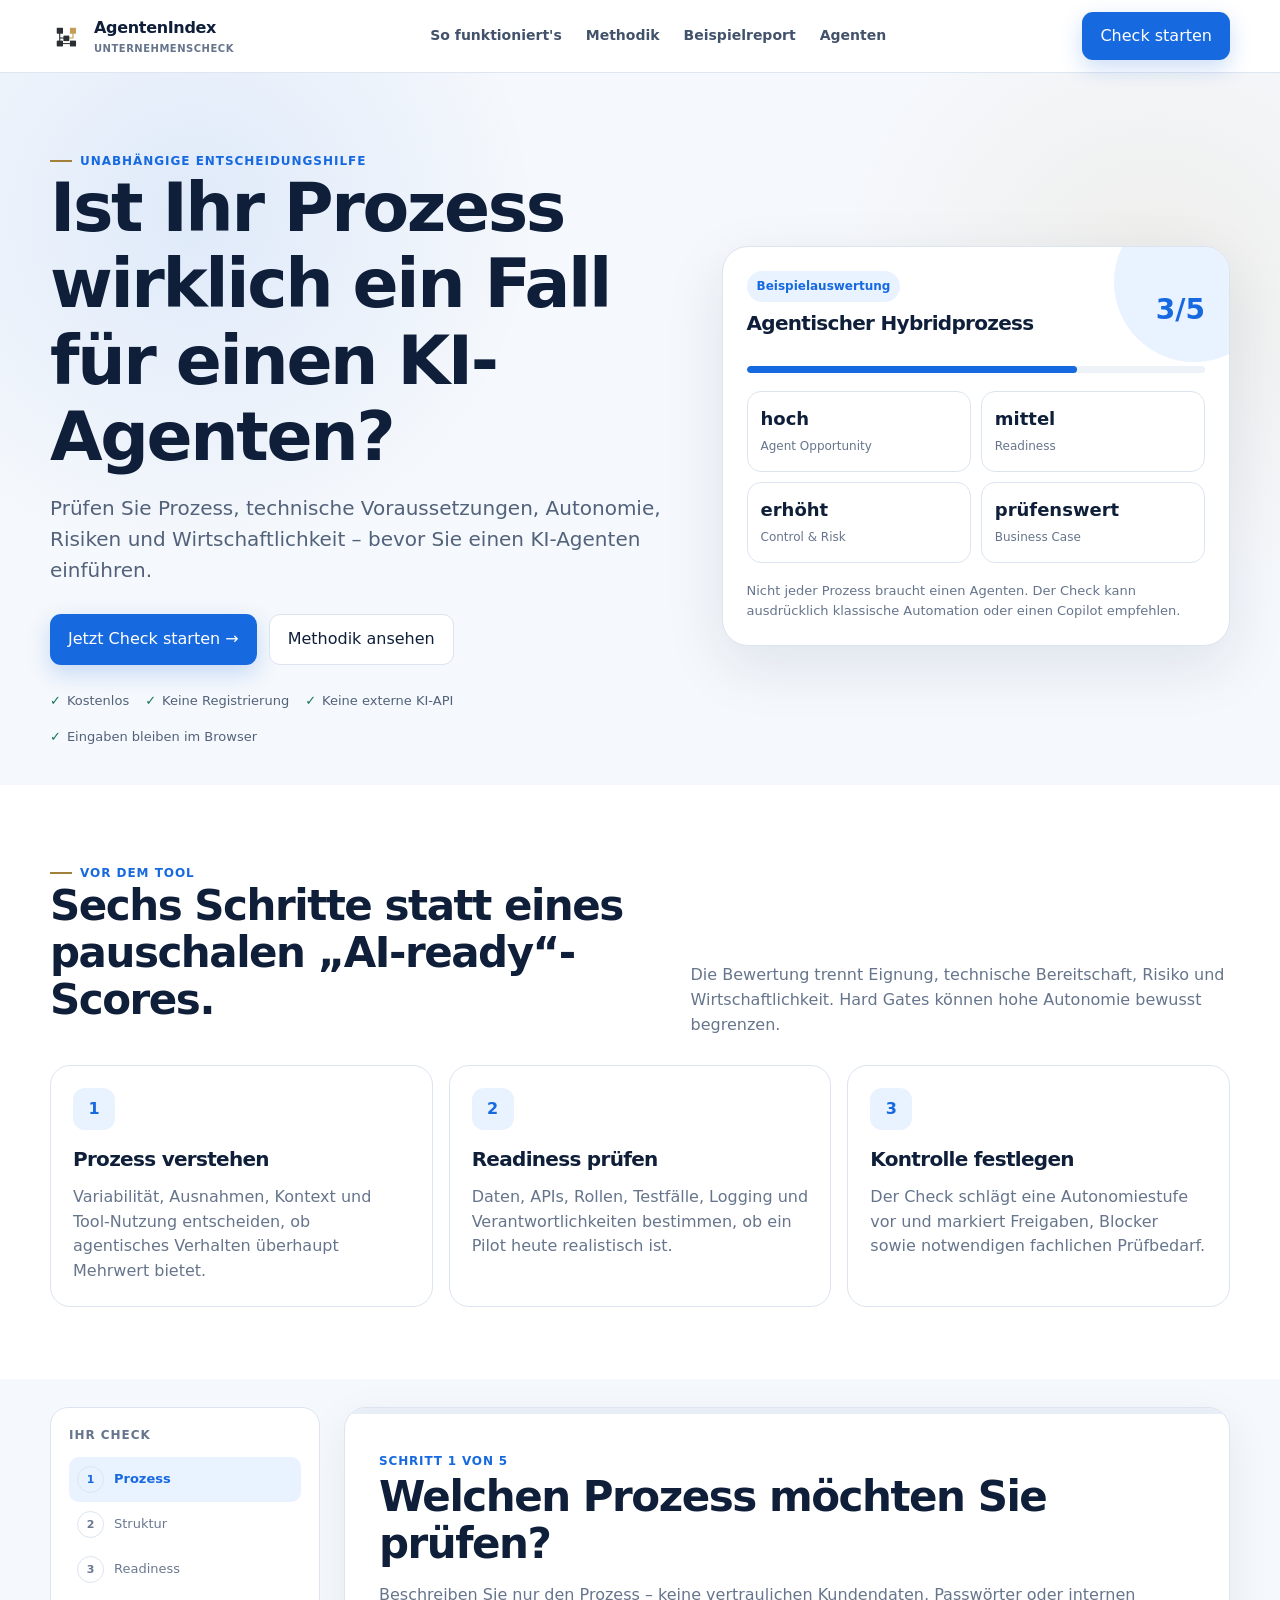
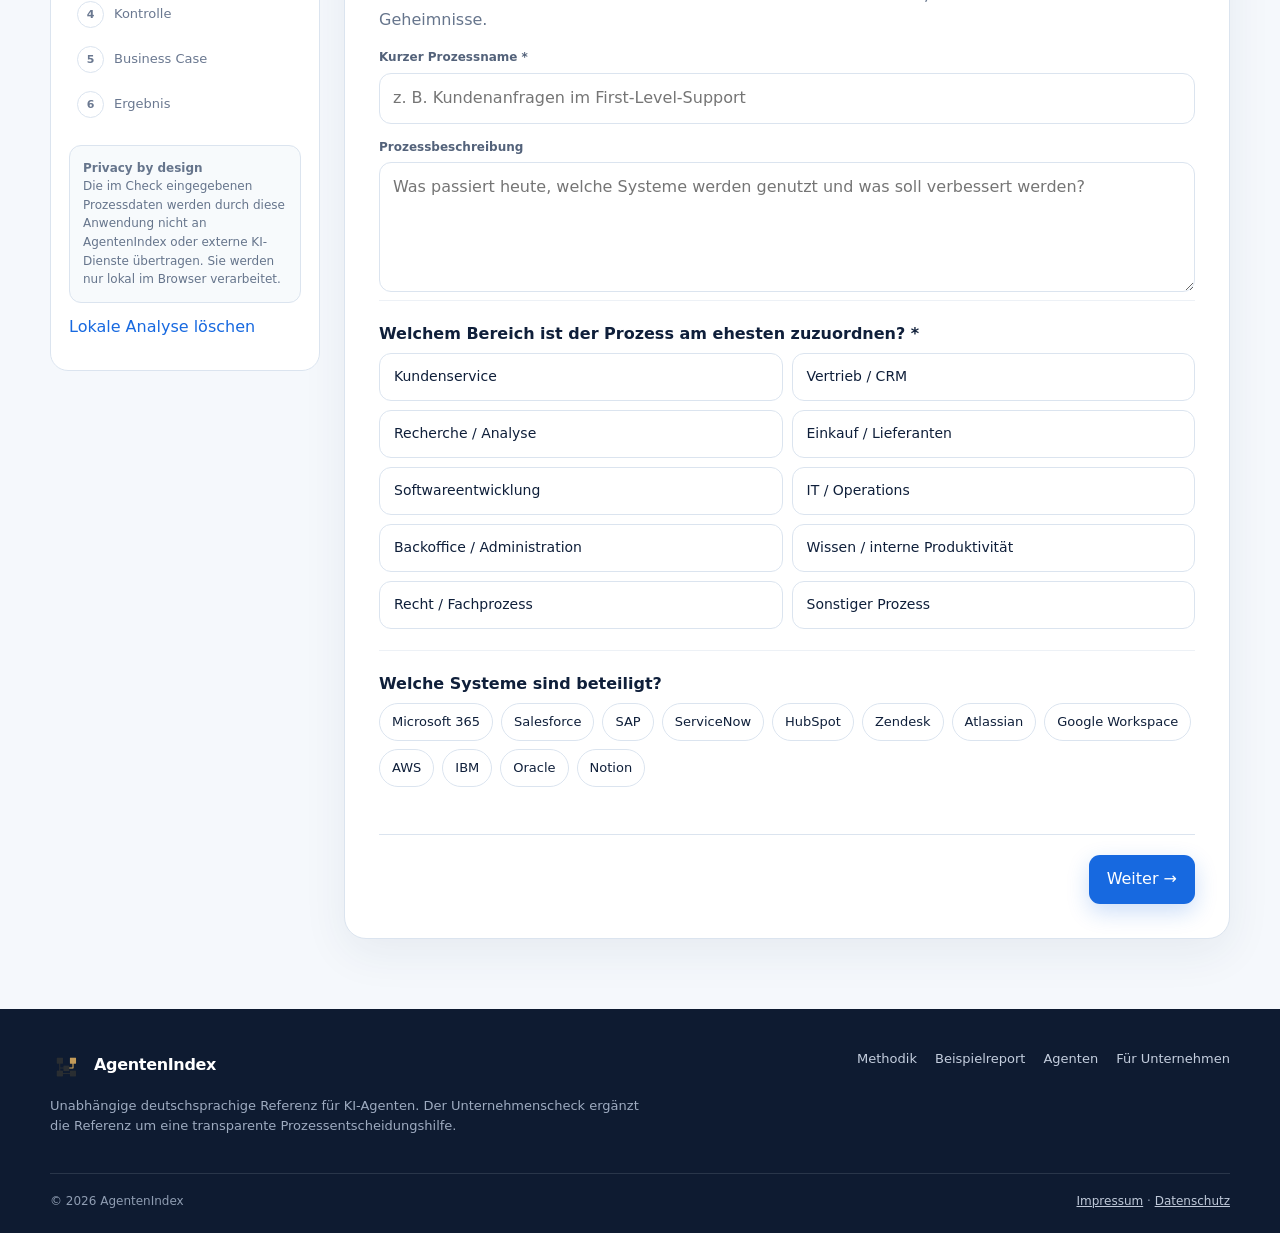
==== index.html @ 099986f5 "Add files via upload" ====
<!doctype html><html lang="de"><head><meta charset="utf-8"><meta name="viewport" content="width=device-width,initial-scale=1">
<title>AgentenIndex Unternehmenscheck – Ist Ihr Prozess ein Fall für einen KI-Agenten?</title>
<meta name="description" content="Kostenloser AgentenIndex Unternehmenscheck: Prozess prüfen und einordnen, ob Automation, Copilot, Hybrid-Workflow oder KI-Agent sinnvoll ist – inklusive Readiness, Risiko, ROI-Szenario und Pilotplan.">
<link rel="canonical" href="https://check.agentenindex.de/"><meta name="robots" content="index,follow,max-image-preview:large">
<link rel="icon" href="assets/agentenindex-symbol.png" type="image/png"><link rel="stylesheet" href="assets/styles.css">
<meta property="og:type" content="website"><meta property="og:locale" content="de_DE"><meta property="og:title" content="AgentenIndex Unternehmenscheck"><meta property="og:description" content="Ist Ihr Prozess wirklich ein Fall für einen KI-Agenten? Kostenlos und ohne Registrierung prüfen."><meta property="og:url" content="https://check.agentenindex.de/"><meta property="og:image" content="https://check.agentenindex.de/assets/agentenindex-og-1200x630.jpg"><meta name="twitter:card" content="summary_large_image">
<script type="application/ld+json">{"@context":"https://schema.org","@type":"WebApplication","name":"AgentenIndex Unternehmenscheck","url":"https://check.agentenindex.de/","applicationCategory":"BusinessApplication","operatingSystem":"Web","isAccessibleForFree":true,"inLanguage":"de-DE","description":"Herstellerunabhängige Entscheidungshilfe für Unternehmen zur Einordnung, ob ein Prozess besser durch klassische Automatisierung, Copilot, Hybrid-Workflow oder KI-Agent unterstützt werden sollte."}</script></head><body>
<a class="skip" href="#appStart">Zum Check springen</a>
<header class="site-header"><div class="container header"><a class="brand" href="https://agentenindex.de"><img src="assets/agentenindex-symbol.png" alt=""><span>AgentenIndex<small>Unternehmenscheck</small></span></a><nav class="nav"><a href="#so-funktionierts">So funktioniert's</a><a href="methodik/">Methodik</a><a href="beispiel/">Beispielreport</a><a href="https://agentenindex.de/agenten/">Agenten</a></nav><a class="header-cta" href="#appStart">Check starten</a></div></header>
<main>
<section class="hero"><div class="container hero-grid"><div><span class="eyebrow">Unabhängige Entscheidungshilfe</span><h1>Ist Ihr Prozess wirklich ein Fall für einen KI-Agenten?</h1><p class="lead">Prüfen Sie Prozess, technische Voraussetzungen, Autonomie, Risiken und Wirtschaftlichkeit – bevor Sie einen KI-Agenten einführen.</p><div class="hero-actions"><button class="btn btn-primary" id="startCheck">Jetzt Check starten →</button><a class="btn btn-secondary" href="methodik/">Methodik ansehen</a></div><div class="trustbar"><span>Kostenlos</span><span>Keine Registrierung</span><span>Keine externe KI-API</span><span>Eingaben bleiben im Browser</span></div></div>
<div class="demo-card"><div class="demo-top"><div><span class="pill">Beispielauswertung</span><h3 style="margin-top:10px">Agentischer Hybridprozess</h3></div><strong style="font-size:28px;color:#1769e0">3/5</strong></div><div class="mini-progress"><i></i></div><div class="mini-grid"><div class="mini-metric"><b>hoch</b><span>Agent Opportunity</span></div><div class="mini-metric"><b>mittel</b><span>Readiness</span></div><div class="mini-metric"><b>erhöht</b><span>Control & Risk</span></div><div class="mini-metric"><b>prüfenswert</b><span>Business Case</span></div></div><p style="font-size:13px;color:#66758c;margin-bottom:0;margin-top:18px">Nicht jeder Prozess braucht einen Agenten. Der Check kann ausdrücklich klassische Automation oder einen Copilot empfehlen.</p></div></div></section>

<section class="section alt" id="so-funktionierts"><div class="container"><div class="section-head"><div><span class="eyebrow">Vor dem Tool</span><h2>Sechs Schritte statt eines pauschalen „AI-ready“-Scores.</h2></div><p>Die Bewertung trennt Eignung, technische Bereitschaft, Risiko und Wirtschaftlichkeit. Hard Gates können hohe Autonomie bewusst begrenzen.</p></div><div class="grid3"><div class="card"><div class="iconbox">1</div><h3>Prozess verstehen</h3><p>Variabilität, Ausnahmen, Kontext und Tool-Nutzung entscheiden, ob agentisches Verhalten überhaupt Mehrwert bietet.</p></div><div class="card"><div class="iconbox">2</div><h3>Readiness prüfen</h3><p>Daten, APIs, Rollen, Testfälle, Logging und Verantwortlichkeiten bestimmen, ob ein Pilot heute realistisch ist.</p></div><div class="card"><div class="iconbox">3</div><h3>Kontrolle festlegen</h3><p>Der Check schlägt eine Autonomiestufe vor und markiert Freigaben, Blocker sowie notwendigen fachlichen Prüfbedarf.</p></div></div></div></section>

<section id="appStart" class="container app-shell"><aside class="sidebar"><p class="side-title">Ihr Check</p><ol class="step-list"><li class="active"><i>1</i><span>Prozess</span></li><li><i>2</i><span>Struktur</span></li><li><i>3</i><span>Readiness</span></li><li><i>4</i><span>Kontrolle</span></li><li><i>5</i><span>Business Case</span></li><li><i>6</i><span>Ergebnis</span></li></ol><div class="privacy-note"><strong>Privacy by design</strong><br>Die im Check eingegebenen Prozessdaten werden durch diese Anwendung nicht an AgentenIndex oder externe KI-Dienste übertragen. Sie werden nur lokal im Browser verarbeitet.</div><button class="btn btn-ghost" id="resetCheck" type="button">Lokale Analyse löschen</button></aside>
<div class="app-card"><div class="app-progress"><i id="progressBar"></i></div><div class="app-inner">
<form id="assessmentForm" novalidate>
<section class="step-pane active" data-step="0"><span class="step-kicker">Schritt 1 von 5</span><h2>Welchen Prozess möchten Sie prüfen?</h2><p>Beschreiben Sie nur den Prozess – keine vertraulichen Kundendaten, Passwörter oder internen Geheimnisse.</p><div class="validation">Bitte füllen Sie die markierten Pflichtangaben aus.</div>
<div class="field"><label for="process_name">Kurzer Prozessname *</label><input id="process_name" name="process_name" data-required="true" placeholder="z. B. Kundenanfragen im First-Level-Support"></div>
<div class="field" style="margin-top:14px"><label for="process_description">Prozessbeschreibung</label><textarea id="process_description" name="process_description" placeholder="Was passiert heute, welche Systeme werden genutzt und was soll verbessert werden?"></textarea></div>
<div class="question"><div class="q-title">Welchem Bereich ist der Prozess am ehesten zuzuordnen? *</div><div class="options">
<div class="option"><input data-required="true" type="radio" name="process_type" id="pt1" value="customer_service"><label for="pt1">Kundenservice</label></div><div class="option"><input type="radio" name="process_type" id="pt2" value="sales"><label for="pt2">Vertrieb / CRM</label></div><div class="option"><input type="radio" name="process_type" id="pt3" value="research"><label for="pt3">Recherche / Analyse</label></div><div class="option"><input type="radio" name="process_type" id="pt4" value="procurement"><label for="pt4">Einkauf / Lieferanten</label></div><div class="option"><input type="radio" name="process_type" id="pt5" value="coding"><label for="pt5">Softwareentwicklung</label></div><div class="option"><input type="radio" name="process_type" id="pt6" value="it"><label for="pt6">IT / Operations</label></div><div class="option"><input type="radio" name="process_type" id="pt7" value="backoffice"><label for="pt7">Backoffice / Administration</label></div><div class="option"><input type="radio" name="process_type" id="pt8" value="knowledge"><label for="pt8">Wissen / interne Produktivität</label></div><div class="option"><input type="radio" name="process_type" id="pt9" value="legal"><label for="pt9">Recht / Fachprozess</label></div><div class="option"><input type="radio" name="process_type" id="pt10" value="other"><label for="pt10">Sonstiger Prozess</label></div></div></div>
<div class="question"><div class="q-title">Welche Systeme sind beteiligt?</div><div class="chips"><div class="chipcheck"><input type="checkbox" name="systems" id="sys1" value="microsoft"><label for="sys1">Microsoft 365</label></div><div class="chipcheck"><input type="checkbox" name="systems" id="sys2" value="salesforce"><label for="sys2">Salesforce</label></div><div class="chipcheck"><input type="checkbox" name="systems" id="sys3" value="sap"><label for="sys3">SAP</label></div><div class="chipcheck"><input type="checkbox" name="systems" id="sys4" value="servicenow"><label for="sys4">ServiceNow</label></div><div class="chipcheck"><input type="checkbox" name="systems" id="sys5" value="hubspot"><label for="sys5">HubSpot</label></div><div class="chipcheck"><input type="checkbox" name="systems" id="sys6" value="zendesk"><label for="sys6">Zendesk</label></div><div class="chipcheck"><input type="checkbox" name="systems" id="sys7" value="atlassian"><label for="sys7">Atlassian</label></div><div class="chipcheck"><input type="checkbox" name="systems" id="sys8" value="google"><label for="sys8">Google Workspace</label></div><div class="chipcheck"><input type="checkbox" name="systems" id="sys9" value="aws"><label for="sys9">AWS</label></div><div class="chipcheck"><input type="checkbox" name="systems" id="sys10" value="ibm"><label for="sys10">IBM</label></div><div class="chipcheck"><input type="checkbox" name="systems" id="sys11" value="oracle"><label for="sys11">Oracle</label></div><div class="chipcheck"><input type="checkbox" name="systems" id="sys12" value="notion"><label for="sys12">Notion</label></div></div></div>
<div class="step-actions"><span></span><button class="btn btn-primary next-step" type="button">Weiter →</button></div></section>

<section class="step-pane" data-step="1"><span class="step-kicker">Schritt 2 von 5</span><h2>Wie agentisch ist die Aufgabe?</h2><p>Hier geht es nicht um Technik, sondern um den Charakter des Prozesses.</p><div class="validation">Bitte beantworten Sie alle Fragen dieses Schritts.</div>
<div class="question"><div class="q-title">Wie stark unterscheiden sich die einzelnen Fälle? *</div><div class="options"><div class="option"><input data-required="true" type="radio" name="variability" id="v1" value="low"><label for="v1">Kaum – Fälle sind sehr ähnlich</label></div><div class="option"><input type="radio" name="variability" id="v2" value="medium"><label for="v2">Teilweise unterschiedlich</label></div><div class="option"><input type="radio" name="variability" id="v3" value="high"><label for="v3">Stark unterschiedlich</label></div></div></div><div class="question"><div class="q-title">Wie vorhersehbar sind die Arbeitsschritte? *</div><div class="options"><div class="option"><input data-required="true" type="radio" name="predictability" id="p1" value="high"><label for="p1">Sehr vorhersehbar / feste Regeln</label></div><div class="option"><input type="radio" name="predictability" id="p2" value="medium"><label for="p2">Teilweise vorhersehbar</label></div><div class="option"><input type="radio" name="predictability" id="p3" value="low"><label for="p3">Ablauf variiert häufig</label></div></div></div><div class="question"><div class="q-title">Wie häufig treten Ausnahmen auf? *</div><div class="options"><div class="option"><input data-required="true" type="radio" name="exceptions" id="e1" value="low"><label for="e1">Selten</label></div><div class="option"><input type="radio" name="exceptions" id="e2" value="medium"><label for="e2">Regelmäßig</label></div><div class="option"><input type="radio" name="exceptions" id="e3" value="high"><label for="e3">Sehr häufig</label></div></div></div><div class="question"><div class="q-title">Wie viel Kontext muss interpretiert werden? *</div><div class="options"><div class="option"><input data-required="true" type="radio" name="context" id="c1" value="low"><label for="c1">Kaum – klare Regeln</label></div><div class="option"><input type="radio" name="context" id="c2" value="medium"><label for="c2">Teilweise</label></div><div class="option"><input type="radio" name="context" id="c3" value="high"><label for="c3">Viel – Einzelfall entscheidet</label></div></div></div><div class="question"><div class="q-title">Muss nach neuen Informationen recherchiert werden? *</div><div class="options"><div class="option"><input data-required="true" type="radio" name="research" id="r1" value="low"><label for="r1">Nein / kaum</label></div><div class="option"><input type="radio" name="research" id="r2" value="medium"><label for="r2">Manchmal</label></div><div class="option"><input type="radio" name="research" id="r3" value="high"><label for="r3">Regelmäßig</label></div></div></div><div class="question"><div class="q-title">Wie viele Systeme oder Tools müssen koordiniert werden? *</div><div class="options"><div class="option"><input data-required="true" type="radio" name="systems_count" id="sc1" value="one"><label for="sc1">1</label></div><div class="option"><input type="radio" name="systems_count" id="sc2" value="two"><label for="sc2">2</label></div><div class="option"><input type="radio" name="systems_count" id="sc3" value="three"><label for="sc3">3–5</label></div><div class="option"><input type="radio" name="systems_count" id="sc4" value="many"><label for="sc4">Mehr als 5</label></div></div></div><div class="question"><div class="q-title">Muss der Ablauf situationsabhängig geplant werden? *</div><div class="options"><div class="option"><input data-required="true" type="radio" name="planning" id="pl1" value="low"><label for="pl1">Nein</label></div><div class="option"><input type="radio" name="planning" id="pl2" value="medium"><label for="pl2">Teilweise</label></div><div class="option"><input type="radio" name="planning" id="pl3" value="high"><label for="pl3">Häufig</label></div></div></div><div class="question"><div class="q-title">Wie stark spielen unstrukturierte Inhalte eine Rolle? *</div><div class="options"><div class="option"><input data-required="true" type="radio" name="unstructured" id="u1" value="low"><label for="u1">Kaum</label></div><div class="option"><input type="radio" name="unstructured" id="u2" value="medium"><label for="u2">Teilweise</label></div><div class="option"><input type="radio" name="unstructured" id="u3" value="high"><label for="u3">Stark – Texte, Dokumente, E-Mails etc.</label></div></div></div><div class="question"><div class="q-title">Wie mehrstufig ist die Aufgabe? *</div><div class="options"><div class="option"><input data-required="true" type="radio" name="multistep" id="m1" value="low"><label for="m1">Ein bis zwei klare Schritte</label></div><div class="option"><input type="radio" name="multistep" id="m2" value="medium"><label for="m2">Mehrere Schritte</label></div><div class="option"><input type="radio" name="multistep" id="m3" value="high"><label for="m3">Viele abhängige Schritte</label></div></div></div><div class="question"><div class="q-title">Gibt es mehrere fachlich klar getrennte Rollen im Prozess?</div><div class="options"><div class="option"><input type="radio" name="independent_roles" id="ir1" value="one"><label for="ir1">Nein / eine Hauptrolle</label></div><div class="option"><input type="radio" name="independent_roles" id="ir2" value="some"><label for="ir2">Teilweise getrennte Rollen</label></div><div class="option"><input type="radio" name="independent_roles" id="ir3" value="many"><label for="ir3">Mehrere unabhängige Fachrollen</label></div></div></div>
<div class="step-actions"><button class="btn btn-secondary prev-step" type="button">← Zurück</button><button class="btn btn-primary next-step" type="button">Weiter →</button></div></section>

<section class="step-pane" data-step="2"><span class="step-kicker">Schritt 3 von 5</span><h2>Ist Ihr Prozess technisch bereit?</h2><p>Eine hohe Agent-Eignung bedeutet nicht automatisch, dass ein Produktionspilot heute sinnvoll ist.</p><div class="validation">Bitte beantworten Sie alle Pflichtfragen dieses Schritts.</div>
<div class="question"><div class="q-title">Sind die benötigten Daten digital verfügbar? *</div><div class="options"><div class="option"><input data-required="true" type="radio" name="digital_data" id="dd1" value="low"><label for="dd1">Kaum</label></div><div class="option"><input type="radio" name="digital_data" id="dd2" value="medium"><label for="dd2">Teilweise</label></div><div class="option"><input type="radio" name="digital_data" id="dd3" value="high"><label for="dd3">Weitgehend vollständig</label></div></div></div>
<div class="question"><div class="q-title">Wie gut ist die Datenqualität? *</div><div class="options"><div class="option"><input data-required="true" type="radio" name="data_quality" id="dq1" value="low"><label for="dq1">Uneinheitlich / lückenhaft</label></div><div class="option"><input type="radio" name="data_quality" id="dq2" value="medium"><label for="dq2">Brauchbar mit Lücken</label></div><div class="option"><input type="radio" name="data_quality" id="dq3" value="high"><label for="dq3">Gut strukturiert / verlässlich</label></div></div></div>
<div class="question"><div class="q-title">Gibt es APIs oder kontrollierte Tool-Zugriffe? *</div><div class="options"><div class="option"><input data-required="true" type="radio" name="api_access" id="aa1" value="low"><label for="aa1">Nein / unbekannt</label></div><div class="option"><input type="radio" name="api_access" id="aa2" value="medium"><label for="aa2">Teilweise</label></div><div class="option"><input type="radio" name="api_access" id="aa3" value="high"><label for="aa3">Ja, gut verfügbar</label></div></div></div>
<div class="question"><div class="q-title">Sind Rollen und Berechtigungen dokumentiert? *</div><div class="options"><div class="option"><input data-required="true" type="radio" name="roles_permissions" id="rp1" value="low"><label for="rp1">Nein</label></div><div class="option"><input type="radio" name="roles_permissions" id="rp2" value="medium"><label for="rp2">Teilweise</label></div><div class="option"><input type="radio" name="roles_permissions" id="rp3" value="high"><label for="rp3">Ja</label></div></div></div>
<div class="question"><div class="q-title">Gibt es einen eindeutigen Prozessowner? *</div><div class="options"><div class="option"><input data-required="true" type="radio" name="process_owner" id="po1" value="yes"><label for="po1">Ja</label></div><div class="option"><input type="radio" name="process_owner" id="po2" value="no"><label for="po2">Nein</label></div></div></div>
<div class="question"><div class="q-title">Gibt es eine Testumgebung / Sandbox? *</div><div class="options"><div class="option"><input data-required="true" type="radio" name="sandbox" id="sb1" value="yes"><label for="sb1">Ja</label></div><div class="option"><input type="radio" name="sandbox" id="sb2" value="partial"><label for="sb2">Teilweise</label></div><div class="option"><input type="radio" name="sandbox" id="sb3" value="no"><label for="sb3">Nein</label></div></div></div>
<div class="question"><div class="q-title">Gibt es historische oder synthetische Testfälle? *</div><div class="options"><div class="option"><input data-required="true" type="radio" name="test_cases" id="tc1" value="yes"><label for="tc1">Ja</label></div><div class="option"><input type="radio" name="test_cases" id="tc2" value="partial"><label for="tc2">Einige</label></div><div class="option"><input type="radio" name="test_cases" id="tc3" value="no"><label for="tc3">Nein</label></div></div></div>
<div class="question"><div class="q-title">Können Aktionen und Ergebnisse protokolliert werden? *</div><div class="options"><div class="option"><input data-required="true" type="radio" name="logging" id="lg1" value="yes"><label for="lg1">Ja</label></div><div class="option"><input type="radio" name="logging" id="lg2" value="partial"><label for="lg2">Teilweise</label></div><div class="option"><input type="radio" name="logging" id="lg3" value="no"><label for="lg3">Nein</label></div></div></div>
<div class="question"><div class="q-title">Gibt es einen klaren Eskalationsweg zum Menschen? *</div><div class="options"><div class="option"><input data-required="true" type="radio" name="escalation" id="es1" value="yes"><label for="es1">Ja</label></div><div class="option"><input type="radio" name="escalation" id="es2" value="no"><label for="es2">Nein</label></div></div></div>
<div class="step-actions"><button class="btn btn-secondary prev-step" type="button">← Zurück</button><button class="btn btn-primary next-step" type="button">Weiter →</button></div></section>

<section class="step-pane" data-step="3"><span class="step-kicker">Schritt 4 von 5</span><h2>Welche Kontrolle braucht der Prozess?</h2><p>Je größer mögliche Auswirkungen, desto wichtiger sind begrenzte Rechte, Freigaben und Nachvollziehbarkeit.</p><div class="validation">Bitte beantworten Sie alle Pflichtfragen dieses Schritts.</div>
<div class="question"><div class="q-title">Welches Aktionsniveau wäre erforderlich? *</div><div class="options"><div class="option"><input data-required="true" type="radio" name="action_level" id="al1" value="read"><label for="al1">Nur lesen / analysieren</label></div><div class="option"><input type="radio" name="action_level" id="al2" value="draft"><label for="al2">Entwürfe / Empfehlungen</label></div><div class="option"><input type="radio" name="action_level" id="al3" value="write"><label for="al3">Daten schreiben / Aktionen ausführen</label></div><div class="option"><input type="radio" name="action_level" id="al4" value="critical"><label for="al4">Kritische / produktive Aktionen</label></div></div></div>
<div class="question"><div class="q-title">Werden externe Nachrichten versendet? *</div><div class="options"><div class="option"><input data-required="true" type="radio" name="external_comm" id="ec1" value="yes"><label for="ec1">Ja</label></div><div class="option"><input type="radio" name="external_comm" id="ec2" value="no"><label for="ec2">Nein</label></div></div></div><div class="question"><div class="q-title">Sind personenbezogene oder vertrauliche Daten betroffen? *</div><div class="options"><div class="option"><input data-required="true" type="radio" name="sensitive_data" id="sd1" value="yes"><label for="sd1">Ja</label></div><div class="option"><input type="radio" name="sensitive_data" id="sd2" value="no"><label for="sd2">Nein</label></div></div></div><div class="question"><div class="q-title">Können finanzielle Transaktionen ausgelöst werden? *</div><div class="options"><div class="option"><input data-required="true" type="radio" name="financial_action" id="fa1" value="yes"><label for="fa1">Ja</label></div><div class="option"><input type="radio" name="financial_action" id="fa2" value="no"><label for="fa2">Nein</label></div></div></div><div class="question"><div class="q-title">Können produktive Systeme oder Datenbestände verändert/gelöscht werden? *</div><div class="options"><div class="option"><input data-required="true" type="radio" name="production_change" id="pc1" value="yes"><label for="pc1">Ja</label></div><div class="option"><input type="radio" name="production_change" id="pc2" value="no"><label for="pc2">Nein</label></div></div></div><div class="question"><div class="q-title">Sind kritische Aktionen rückgängig zu machen? *</div><div class="options"><div class="option"><input data-required="true" type="radio" name="reversible" id="rv1" value="yes"><label for="rv1">Ja</label></div><div class="option"><input type="radio" name="reversible" id="rv2" value="partial"><label for="rv2">Teilweise</label></div><div class="option"><input type="radio" name="reversible" id="rv3" value="no"><label for="rv3">Nein</label></div></div></div><div class="question"><div class="q-title">Kann ein Mensch kritische Aktionen vor Ausführung freigeben? *</div><div class="options"><div class="option"><input data-required="true" type="radio" name="human_approval" id="ha1" value="yes"><label for="ha1">Ja</label></div><div class="option"><input type="radio" name="human_approval" id="ha2" value="no"><label for="ha2">Nein</label></div></div></div><div class="question"><div class="q-title">Ist der Prozess rechtlich, regulatorisch oder compliance-relevant? *</div><div class="options"><div class="option"><input data-required="true" type="radio" name="regulatory" id="rg1" value="yes"><label for="rg1">Ja / möglicherweise</label></div><div class="option"><input type="radio" name="regulatory" id="rg2" value="no"><label for="rg2">Nein / nicht erkennbar</label></div></div></div>
<div class="step-actions"><button class="btn btn-secondary prev-step" type="button">← Zurück</button><button class="btn btn-primary next-step" type="button">Weiter →</button></div></section>

<section class="step-pane" data-step="4"><span class="step-kicker">Schritt 5 von 5</span><h2>Wie groß ist der wirtschaftliche Hebel?</h2><p>Die Berechnung zeigt Szenarien – keine garantierte Einsparung. Technologie-, Integrations- und Plattformkosten sind noch nicht enthalten.</p><div class="validation">Bitte tragen Sie Vorgangsvolumen, Bearbeitungszeit und Vollkosten ein.</div><div class="field-row"><div class="field"><label>Vorgänge pro Monat *</label><input data-required="true" type="number" min="0" step="1" name="cases" placeholder="2000"></div><div class="field"><label>Minuten je Vorgang *</label><input data-required="true" type="number" min="0" step="0.1" name="minutes" placeholder="8"></div><div class="field"><label>Vollkosten €/Stunde *</label><input data-required="true" type="number" min="0" step="1" name="hourly" placeholder="42"></div></div><div class="field-row" style="margin-top:14px"><div class="field"><label>Menschliche Kontrollzeit je Vorgang (Min.)</label><input type="number" min="0" step="0.1" name="control_minutes" value="1"></div></div><div class="callout" style="margin-top:20px"><strong>Hinweis:</strong> Wenn Sie keine belastbaren Kostenwerte kennen, können Sie mit groben internen Annahmen starten. Für eine echte Investitionsentscheidung sollte später mit realen Prozessdaten nachgerechnet werden.</div><div class="step-actions"><button class="btn btn-secondary prev-step" type="button">← Zurück</button><button class="btn btn-primary" id="showResults" type="button">Auswertung erstellen →</button></div></section>
</form>

<section id="results" class="results-wrap"><div class="result-hero"><span class="pill">AgentenIndex Ergebnis</span><h2 id="classification">–</h2><p id="resultIntro"></p></div><div class="metrics" id="metrics"></div>
<div class="result-grid"><div class="result-card"><span class="tag ok">Warum dieses Ergebnis?</span><h3 style="margin-top:10px">Agentische Merkmale</h3><ul id="positiveReasons"></ul></div><div class="result-card"><span class="tag warn">Kontrollbedarf</span><h3 style="margin-top:10px">Worauf Sie achten sollten</h3><ul id="cautions"></ul></div>
<div class="result-card"><h3>Empfohlene Autonomie</h3><strong id="autonomyName" style="font-size:20px"></strong><div class="autonomy" id="autonomyBars"></div><p id="autonomyText" style="color:#66758c"></p></div><div class="result-card"><h3>Hard Gates & Blocker</h3><div id="gates"></div></div>
<div class="result-card full"><h3>Business-Case-Szenarien</h3><p>Aktuelle rechnerische Prozesskosten: <strong id="baseline"></strong></p><div class="table-wrap"><table class="scenario-table"><thead><tr><th>Szenario</th><th>Manuelle Reduktion</th><th>Brutto-Potenzial</th><th>Kontrollaufwand</th><th>vor Tech-Kosten</th></tr></thead><tbody id="scenarioRows"></tbody></table></div><p style="font-size:12px;color:#66758c">Keine ROI-Garantie. Nicht enthalten: Modell-/Plattformkosten, Integration, Betrieb, Nacharbeit und mögliche Fehlerkosten.</p></div>
<div class="result-card"><h3>30-Tage-Pilotplan</h3><ol id="pilotPlan"></ol></div><div class="result-card"><h3>KPIs für die Evaluation</h3><ul id="kpis"></ul></div>
<div class="result-card full"><span class="tag">AgentenIndex Matching</span><h3 style="margin-top:10px">Potenziell relevante Plattformen</h3><p id="resultMethodNote" style="color:#66758c"></p><div class="agent-list" id="agentMatches"></div></div>
<div class="result-card full"><h3>Was dieses Ergebnis nicht ist</h3><p style="color:#66758c">Der Check ist eine herstellerunabhängige Vorprüfung. Er ersetzt keine technische Detailanalyse, Rechts-/Datenschutzberatung, Informationssicherheitsprüfung oder belastbare ROI-Messung im Pilot. Bei regulatorisch sensiblen Einsatzfällen ist eine geeignete Fachprüfung erforderlich.</p></div></div>
<div class="report-actions"><button class="btn btn-primary" id="printReport">Ergebnis als PDF speichern / drucken</button><a class="btn btn-secondary" href="methodik/">Methodik öffnen</a><button class="btn btn-secondary" id="resetResult">Neue Analyse</button></div></section>
</div></div></section>
</main>
<footer class="footer"><div class="container footer-grid"><div><a class="brand" href="https://agentenindex.de"><img src="assets/agentenindex-symbol.png" alt=""><span>AgentenIndex</span></a><p>Unabhängige deutschsprachige Referenz für KI-Agenten. Der Unternehmenscheck ergänzt die Referenz um eine transparente Prozessentscheidungshilfe.</p></div><div class="footer-links"><a href="methodik/">Methodik</a><a href="beispiel/">Beispielreport</a><a href="https://agentenindex.de/agenten/">Agenten</a><a href="https://agentenindex.de/unternehmen/">Für Unternehmen</a></div></div><div class="container foot-bottom"><span>© 2026 AgentenIndex</span><span><a href="https://agentenindex.de/impressum/">Impressum</a> · <a href="datenschutz/">Datenschutz</a></span></div></footer>
<script src="js/questions.js"></script><script src="js/app.js"></script></body></html>
---- assets/styles.css ----
/* AgentenIndex Unternehmenscheck — static GitHub Pages MVP */
:root{
  --bg:#f5f8fc;--surface:#fff;--surface2:#eef4fb;--ink:#0f1f3a;--muted:#66758c;
  --line:#dbe4ef;--blue:#1769e0;--blue2:#0f56c4;--blue-soft:#e9f2ff;--gold:#a4813a;
  --ok:#17745c;--warn:#9a6411;--risk:#a33a46;--shadow:0 20px 60px rgba(29,52,87,.10);
  --radius:20px;--max:1180px;
}
*{box-sizing:border-box}html{scroll-behavior:smooth}body{margin:0;font-family:Inter,ui-sans-serif,system-ui,-apple-system,BlinkMacSystemFont,"Segoe UI",sans-serif;background:var(--bg);color:var(--ink);line-height:1.55}
a{color:inherit}.container{width:min(var(--max),calc(100% - 36px));margin:auto}.skip{position:absolute;left:-9999px}.skip:focus{left:14px;top:14px;background:#fff;padding:9px 12px;z-index:999;border-radius:8px}
.site-header{position:sticky;top:0;z-index:50;background:rgba(255,255,255,.93);backdrop-filter:blur(14px);border-bottom:1px solid rgba(219,228,239,.9)}.header{height:72px;display:flex;align-items:center;justify-content:space-between;gap:22px}.brand{display:flex;align-items:center;gap:10px;text-decoration:none;font-weight:850;letter-spacing:-.02em}.brand img{width:34px;height:34px;object-fit:contain}.brand small{display:block;font-size:10px;color:var(--muted);font-weight:650;letter-spacing:.05em;text-transform:uppercase}.nav{display:flex;align-items:center;gap:24px;font-size:14px;font-weight:700}.nav a{text-decoration:none;color:#43526b}.nav a:hover{color:var(--blue)}.header-cta,.btn{display:inline-flex;align-items:center;justify-content:center;gap:8px;border:0;border-radius:11px;padding:12px 18px;font-weight:800;text-decoration:none;cursor:pointer;transition:.18s ease;font:inherit}.btn-primary,.header-cta{background:var(--blue);color:#fff;box-shadow:0 8px 22px rgba(23,105,224,.22)}.btn-primary:hover,.header-cta:hover{background:var(--blue2);transform:translateY(-1px)}.btn-secondary{background:#fff;border:1px solid var(--line);color:var(--ink)}.btn-secondary:hover{border-color:#bfcde0}.btn-ghost{background:transparent;color:var(--blue);padding-left:0;padding-right:0}.btn-danger{background:#fff4f4;color:#9c3540;border:1px solid #f1cfd3}.btn[disabled]{opacity:.45;cursor:not-allowed;transform:none}
.hero{padding:72px 0 38px;background:radial-gradient(circle at 15% 20%,rgba(23,105,224,.10),transparent 28%),radial-gradient(circle at 90% 30%,rgba(164,129,58,.09),transparent 25%)}.eyebrow{display:inline-flex;align-items:center;gap:8px;color:var(--blue);font-size:12px;font-weight:850;letter-spacing:.08em;text-transform:uppercase}.eyebrow:before{content:"";width:22px;height:2px;background:var(--gold)}h1,h2,h3{line-height:1.12;letter-spacing:-.035em;margin:0 0 14px}h1{font-size:clamp(38px,5.6vw,68px);max-width:900px}h2{font-size:clamp(28px,3.4vw,42px)}h3{font-size:20px}.hero p.lead{font-size:20px;color:#52627a;max-width:760px;margin:18px 0 28px}.hero-actions{display:flex;gap:12px;flex-wrap:wrap}.trustbar{display:flex;flex-wrap:wrap;gap:16px;margin-top:26px;font-size:13px;color:#52627a}.trustbar span{display:flex;gap:6px;align-items:center}.trustbar span:before{content:"✓";color:var(--ok);font-weight:900}
.hero-grid{display:grid;grid-template-columns:minmax(0,1.1fr) minmax(330px,.9fr);gap:50px;align-items:center}.demo-card{background:#fff;border:1px solid var(--line);box-shadow:var(--shadow);border-radius:26px;padding:24px;position:relative;overflow:hidden}.demo-card:after{content:"";position:absolute;right:-45px;top:-45px;width:160px;height:160px;background:var(--blue-soft);border-radius:999px}.demo-card>*{position:relative;z-index:1}.demo-top{display:flex;align-items:center;justify-content:space-between}.pill{display:inline-flex;padding:6px 10px;border-radius:999px;background:var(--blue-soft);color:var(--blue);font-size:12px;font-weight:800}.mini-progress{height:7px;background:#edf2f8;border-radius:99px;overflow:hidden;margin:18px 0}.mini-progress i{display:block;height:100%;width:72%;background:var(--blue);border-radius:inherit}.mini-grid{display:grid;grid-template-columns:1fr 1fr;gap:10px}.mini-metric{border:1px solid var(--line);border-radius:14px;padding:13px}.mini-metric b{display:block;font-size:18px}.mini-metric span{font-size:12px;color:var(--muted)}
.section{padding:72px 0}.section.alt{background:#fff}.section-head{display:flex;justify-content:space-between;gap:40px;align-items:end;margin-bottom:28px}.section-head p{max-width:560px;color:var(--muted);margin:0}.grid3{display:grid;grid-template-columns:repeat(3,1fr);gap:16px}.card{background:#fff;border:1px solid var(--line);border-radius:var(--radius);padding:22px}.card p{color:var(--muted);margin:0}.iconbox{width:42px;height:42px;border-radius:12px;background:var(--blue-soft);display:grid;place-items:center;color:var(--blue);font-weight:900;margin-bottom:18px}
/* App */
.app-shell{display:grid;grid-template-columns:270px minmax(0,1fr);gap:24px;align-items:start;margin:28px auto 70px}.sidebar{background:#fff;border:1px solid var(--line);border-radius:18px;padding:18px;position:sticky;top:96px}.side-title{font-size:12px;text-transform:uppercase;letter-spacing:.08em;color:var(--muted);font-weight:850;margin:0 0 12px}.step-list{list-style:none;padding:0;margin:0}.step-list li{display:flex;align-items:center;gap:10px;padding:9px 8px;border-radius:10px;font-size:13px;color:#6a7890}.step-list li i{font-style:normal;width:27px;height:27px;border-radius:50%;border:1px solid var(--line);display:grid;place-items:center;font-weight:800;font-size:11px}.step-list li.active{background:var(--blue-soft);color:var(--blue);font-weight:800}.step-list li.done i{background:var(--ok);border-color:var(--ok);color:#fff}.privacy-note{margin-top:18px;padding:13px;background:#f7fafc;border:1px solid var(--line);border-radius:12px;font-size:12px;color:var(--muted)}
.app-card{background:#fff;border:1px solid var(--line);border-radius:22px;box-shadow:0 14px 45px rgba(29,52,87,.07);overflow:hidden}.app-progress{height:6px;background:#e8eef6}.app-progress i{display:block;height:100%;background:var(--blue);width:0;transition:.25s}.app-inner{padding:34px}.step-pane{display:none}.step-pane.active{display:block}.step-kicker{font-size:12px;color:var(--blue);font-weight:850;letter-spacing:.07em;text-transform:uppercase}.step-pane>p{color:var(--muted);max-width:760px}.question{padding:21px 0;border-top:1px solid #edf1f6}.question:first-of-type{border-top:0}.q-title{font-weight:800;margin-bottom:6px}.q-help{font-size:13px;color:var(--muted);margin-bottom:12px}.options{display:grid;grid-template-columns:repeat(2,minmax(0,1fr));gap:9px}.option{position:relative}.option input{position:absolute;opacity:0}.option label{display:block;border:1px solid var(--line);border-radius:12px;padding:12px 14px;cursor:pointer;font-size:14px;min-height:48px;background:#fff}.option input:checked+label{border-color:var(--blue);background:var(--blue-soft);box-shadow:0 0 0 1px var(--blue)}.option label:hover{border-color:#aebed2}.field-row{display:grid;grid-template-columns:repeat(3,1fr);gap:12px}.field label{display:block;font-size:12px;font-weight:800;margin-bottom:6px;color:#53627a}.field input,.field select,.field textarea{width:100%;border:1px solid var(--line);background:#fff;border-radius:12px;padding:12px 13px;font:inherit;color:var(--ink);outline:0}.field textarea{min-height:130px;resize:vertical}.field input:focus,.field select:focus,.field textarea:focus{border-color:var(--blue);box-shadow:0 0 0 3px rgba(23,105,224,.10)}.chips{display:flex;gap:8px;flex-wrap:wrap}.chipcheck{position:relative}.chipcheck input{position:absolute;opacity:0}.chipcheck label{display:block;border:1px solid var(--line);border-radius:999px;padding:8px 12px;font-size:13px;cursor:pointer}.chipcheck input:checked+label{background:var(--blue-soft);border-color:#a8c9f8;color:var(--blue);font-weight:800}.step-actions{display:flex;justify-content:space-between;gap:12px;margin-top:26px;padding-top:20px;border-top:1px solid var(--line)}.validation{display:none;margin:12px 0;padding:10px 12px;border-radius:10px;background:#fff2f2;color:#9c3540;font-size:13px}.validation.show{display:block}
/* Results */
.results-wrap{display:none}.results-wrap.show{display:block}.result-hero{padding:30px;border-radius:20px;background:linear-gradient(135deg,#0f2e5d,#155ab9);color:#fff;margin-bottom:18px}.result-hero .pill{background:rgba(255,255,255,.14);color:#fff}.result-hero h2{font-size:36px;margin-top:12px}.result-hero p{color:#dfeaff;max-width:800px}.metrics{display:grid;grid-template-columns:repeat(4,1fr);gap:12px;margin:16px 0 26px}.metric{background:#fff;border:1px solid var(--line);border-radius:16px;padding:17px}.metric small{display:block;color:var(--muted);font-weight:700;margin-bottom:6px}.metric b{font-size:22px}.metric .bar{height:6px;background:#edf2f7;border-radius:99px;margin-top:12px;overflow:hidden}.metric .bar i{height:100%;display:block;background:var(--blue);border-radius:inherit}.result-grid{display:grid;grid-template-columns:1fr 1fr;gap:16px}.result-card{background:#fff;border:1px solid var(--line);border-radius:18px;padding:22px}.result-card.full{grid-column:1/-1}.result-card ul{margin:10px 0 0;padding-left:19px}.result-card li{margin:7px 0;color:#44536a}.tag{display:inline-flex;padding:5px 9px;border-radius:999px;background:#f1f5f9;color:#516178;font-size:12px;font-weight:800}.tag.ok{background:#e8f7f2;color:var(--ok)}.tag.warn{background:#fff5df;color:var(--warn)}.tag.risk{background:#fff0f2;color:var(--risk)}.autonomy{display:flex;gap:6px;margin:14px 0}.autonomy span{height:10px;flex:1;background:#e6edf5;border-radius:99px}.autonomy span.on{background:var(--blue)}.agent-list{display:grid;grid-template-columns:repeat(2,1fr);gap:12px}.agent-match{border:1px solid var(--line);border-radius:14px;padding:16px;text-decoration:none;display:block}.agent-match:hover{border-color:#aebed2}.agent-match .meta{font-size:12px;color:var(--muted);margin-bottom:6px}.agent-match h4{margin:0 0 6px;font-size:17px}.agent-match p{margin:0;color:var(--muted);font-size:13px}.agent-match .reason{margin-top:10px;color:var(--blue);font-size:12px;font-weight:800}.scenario-table{width:100%;border-collapse:collapse;margin-top:10px}.scenario-table th,.scenario-table td{text-align:left;padding:11px 9px;border-bottom:1px solid var(--line);font-size:13px}.scenario-table th{color:var(--muted);font-size:11px;text-transform:uppercase;letter-spacing:.04em}.report-actions{display:flex;gap:10px;flex-wrap:wrap;margin:20px 0 0}
/* static pages */
.pagehero{padding:56px 0 30px}.pagehero p{max-width:800px;color:var(--muted);font-size:18px}.content{max-width:880px}.content h2{margin-top:38px}.content p,.content li{color:#43526a}.callout{padding:18px 20px;background:var(--blue-soft);border:1px solid #cfe1fb;border-radius:14px}.table-wrap{overflow:auto}.deep-table{width:100%;border-collapse:collapse;background:#fff;border:1px solid var(--line);border-radius:14px;overflow:hidden}.deep-table th,.deep-table td{padding:13px;border-bottom:1px solid var(--line);text-align:left;vertical-align:top;font-size:14px}.deep-table th{background:#f7f9fc;font-size:12px;color:var(--muted)}
.footer{padding:40px 0 22px;background:#0e1b31;color:#d4dceb}.footer-grid{display:grid;grid-template-columns:1fr auto;gap:30px}.footer .brand{color:#fff}.footer p{font-size:13px;color:#9eabc0;max-width:600px}.footer-links{display:flex;gap:18px;flex-wrap:wrap;align-content:flex-start}.footer-links a{color:#c4cede;text-decoration:none;font-size:13px}.foot-bottom{border-top:1px solid #29364a;margin-top:24px;padding-top:18px;display:flex;justify-content:space-between;gap:20px;font-size:12px;color:#8f9db2}.foot-bottom a{color:#bfc9d9}
@media(max-width:900px){.hero-grid{grid-template-columns:1fr}.grid3{grid-template-columns:1fr}.app-shell{grid-template-columns:1fr}.sidebar{position:static}.step-list{display:flex;overflow:auto}.step-list li span{display:none}.metrics{grid-template-columns:1fr 1fr}.result-grid{grid-template-columns:1fr}.result-card.full{grid-column:auto}.field-row{grid-template-columns:1fr}.agent-list{grid-template-columns:1fr}.nav{display:none}}
@media(max-width:560px){.container{width:min(100% - 24px,var(--max))}.hero{padding-top:48px}h1{font-size:38px}.app-inner{padding:22px 17px}.options{grid-template-columns:1fr}.metrics{grid-template-columns:1fr}.section{padding:52px 0}.footer-grid{grid-template-columns:1fr}.foot-bottom{flex-direction:column}.header-cta{padding:10px 12px;font-size:13px}.brand small{display:none}}
@media print{body{background:#fff}.site-header,.sidebar,.hero,.section,.footer,.report-actions,.app-progress,#assessmentForm{display:none!important}.app-shell{display:block;margin:0}.app-card{border:0;box-shadow:none}.app-inner{padding:0}.results-wrap{display:block!important}.result-card,.metric,.result-hero{break-inside:avoid}.result-hero{background:#fff!important;color:#111!important;border:1px solid #ddd}.result-hero p{color:#444!important}.agent-match{break-inside:avoid}}
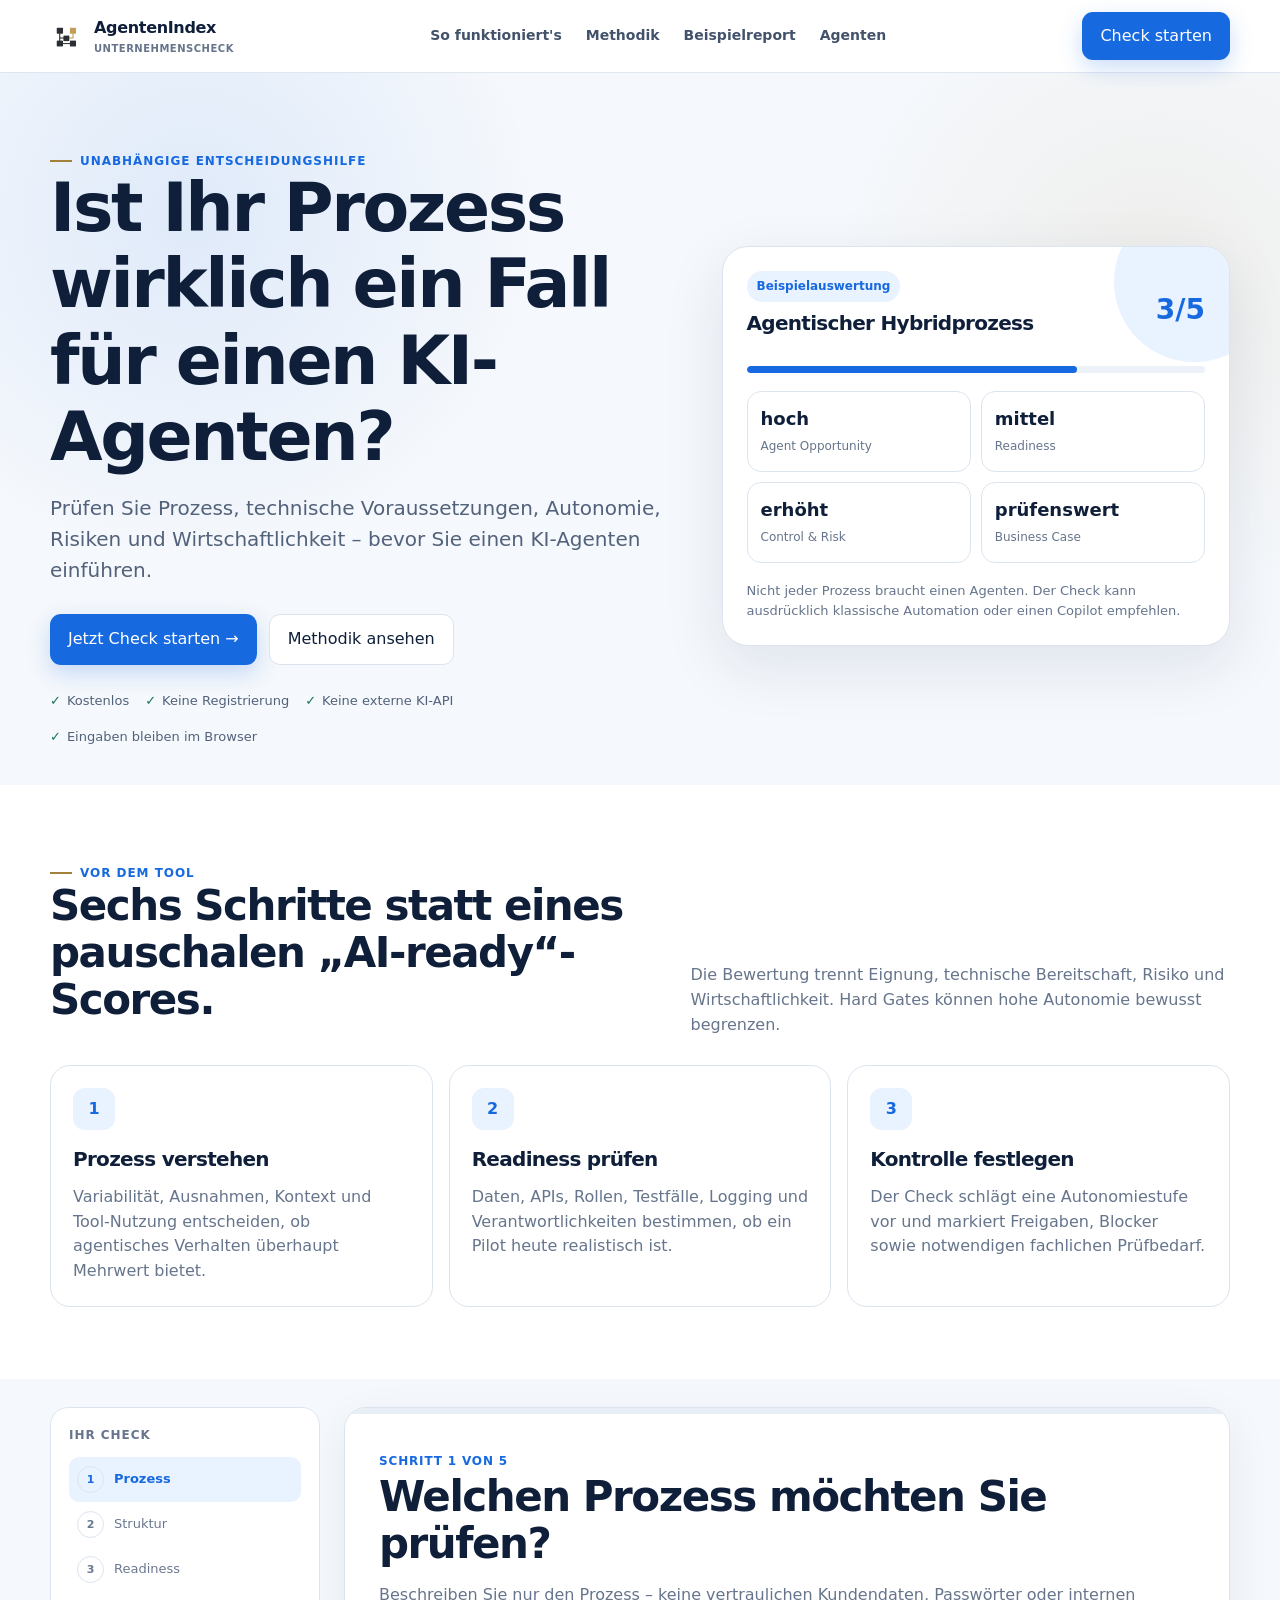
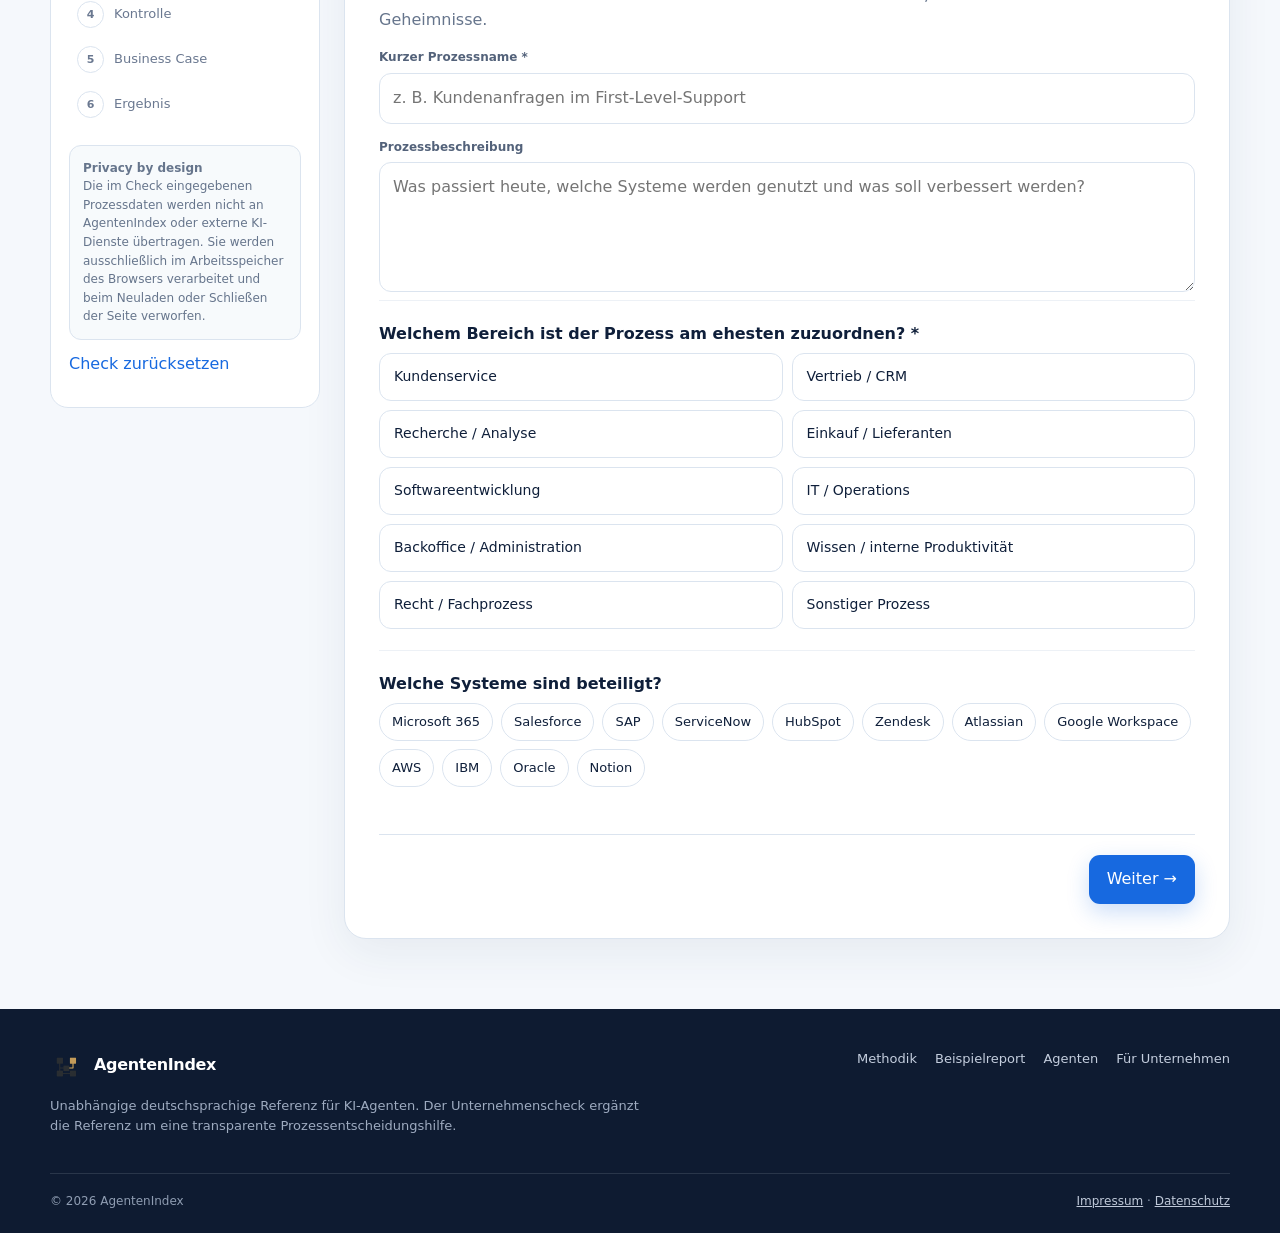
==== commit 3e1e733d: "Add files via upload" ====
--- a/index.html
+++ b/index.html
@@ -13,7 +13,7 @@
 
 <section class="section alt" id="so-funktionierts"><div class="container"><div class="section-head"><div><span class="eyebrow">Vor dem Tool</span><h2>Sechs Schritte statt eines pauschalen „AI-ready“-Scores.</h2></div><p>Die Bewertung trennt Eignung, technische Bereitschaft, Risiko und Wirtschaftlichkeit. Hard Gates können hohe Autonomie bewusst begrenzen.</p></div><div class="grid3"><div class="card"><div class="iconbox">1</div><h3>Prozess verstehen</h3><p>Variabilität, Ausnahmen, Kontext und Tool-Nutzung entscheiden, ob agentisches Verhalten überhaupt Mehrwert bietet.</p></div><div class="card"><div class="iconbox">2</div><h3>Readiness prüfen</h3><p>Daten, APIs, Rollen, Testfälle, Logging und Verantwortlichkeiten bestimmen, ob ein Pilot heute realistisch ist.</p></div><div class="card"><div class="iconbox">3</div><h3>Kontrolle festlegen</h3><p>Der Check schlägt eine Autonomiestufe vor und markiert Freigaben, Blocker sowie notwendigen fachlichen Prüfbedarf.</p></div></div></div></section>
 
-<section id="appStart" class="container app-shell"><aside class="sidebar"><p class="side-title">Ihr Check</p><ol class="step-list"><li class="active"><i>1</i><span>Prozess</span></li><li><i>2</i><span>Struktur</span></li><li><i>3</i><span>Readiness</span></li><li><i>4</i><span>Kontrolle</span></li><li><i>5</i><span>Business Case</span></li><li><i>6</i><span>Ergebnis</span></li></ol><div class="privacy-note"><strong>Privacy by design</strong><br>Die im Check eingegebenen Prozessdaten werden durch diese Anwendung nicht an AgentenIndex oder externe KI-Dienste übertragen. Sie werden nur lokal im Browser verarbeitet.</div><button class="btn btn-ghost" id="resetCheck" type="button">Lokale Analyse löschen</button></aside>
+<section id="appStart" class="container app-shell"><aside class="sidebar"><p class="side-title">Ihr Check</p><ol class="step-list"><li class="active"><i>1</i><span>Prozess</span></li><li><i>2</i><span>Struktur</span></li><li><i>3</i><span>Readiness</span></li><li><i>4</i><span>Kontrolle</span></li><li><i>5</i><span>Business Case</span></li><li><i>6</i><span>Ergebnis</span></li></ol><div class="privacy-note"><strong>Privacy by design</strong><br>Die im Check eingegebenen Prozessdaten werden nicht an AgentenIndex oder externe KI-Dienste übertragen. Sie werden ausschließlich im Arbeitsspeicher des Browsers verarbeitet und beim Neuladen oder Schließen der Seite verworfen.</div><button class="btn btn-ghost" id="resetCheck" type="button">Check zurücksetzen</button></aside>
 <div class="app-card"><div class="app-progress"><i id="progressBar"></i></div><div class="app-inner">
 <form id="assessmentForm" novalidate>
 <section class="step-pane active" data-step="0"><span class="step-kicker">Schritt 1 von 5</span><h2>Welchen Prozess möchten Sie prüfen?</h2><p>Beschreiben Sie nur den Prozess – keine vertraulichen Kundendaten, Passwörter oder internen Geheimnisse.</p><div class="validation">Bitte füllen Sie die markierten Pflichtangaben aus.</div>
